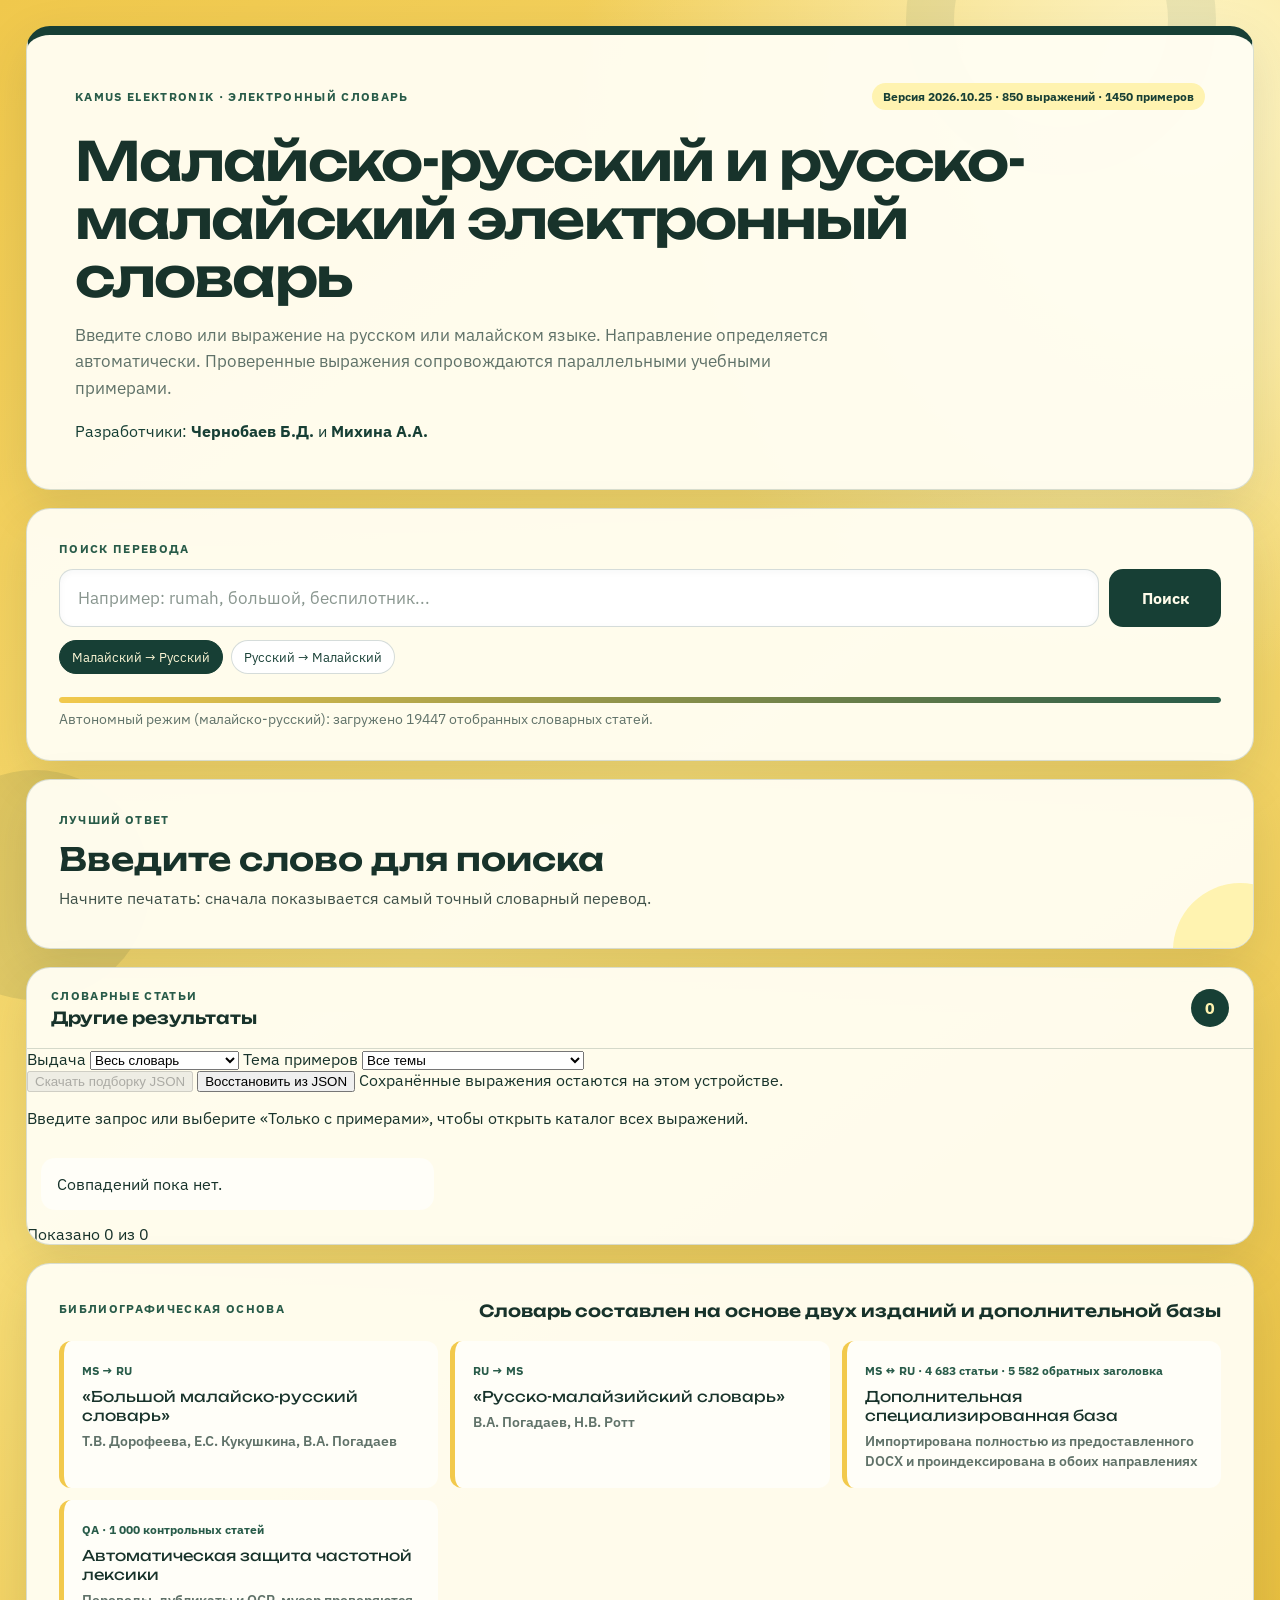
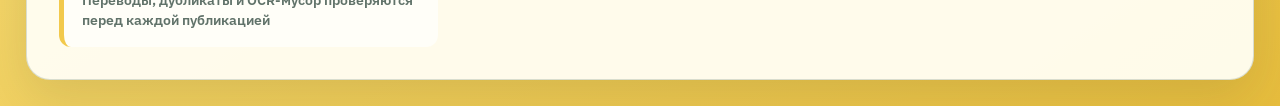
==== dictionary-ui/index.html @ e6214e61 "Reach 850 expressions with education and academic document contexts" ====
<!doctype html>
<html lang="ru">
  <head>
    <meta charset="UTF-8" />
    <meta name="viewport" content="width=device-width, initial-scale=1.0" />
    <title>Малайско-русский и русско-малайский электронный словарь</title>
    <link rel="preconnect" href="https://fonts.googleapis.com" />
    <link rel="preconnect" href="https://fonts.gstatic.com" crossorigin />
    <link
      href="https://fonts.googleapis.com/css2?family=Unbounded:wght@400;600;800&family=IBM+Plex+Sans:wght@400;500;600;700&display=swap"
      rel="stylesheet"
    />
    <link rel="stylesheet" href="./styles.css" />
  </head>
  <body>
    <div class="bg-shape bg-shape-1" aria-hidden="true"></div>
    <div class="bg-shape bg-shape-2" aria-hidden="true"></div>

    <main class="app-shell">
      <header class="hero card">
        <div class="hero-kicker">
          <p class="eyebrow">Kamus elektronik · Электронный словарь</p>
          <p class="build-version">Версия 2026.10.25 · 850 выражений · 1450 примеров</p>
        </div>
        <h1>Малайско-русский и русско-малайский электронный словарь</h1>
        <p class="hero-text">
          Введите слово или выражение на русском или малайском языке. Направление определяется
          автоматически. Проверенные выражения сопровождаются параллельными учебными примерами.
        </p>
        <p class="developers">Разработчики: <strong>Чернобаев Б.Д.</strong> и <strong>Михина А.А.</strong></p>
      </header>

      <section class="controls card">
        <p class="search-label">Поиск перевода</p>
        <div class="search-row">
          <input
            id="searchInput"
            type="search"
            placeholder="Например: rumah, большой, беспилотник..."
            autocomplete="off"
            disabled
          />
          <button id="searchButton" disabled>Поиск</button>
        </div>

        <div id="suggestions" class="suggestions" aria-live="polite"></div>

        <div class="search-tools">
          <div class="direction-switch" id="directionSwitch">
            <button type="button" data-direction="ms-ru" class="mode-button active">
              Малайский → Русский
            </button>
            <button type="button" data-direction="ru-ms" class="mode-button">
              Русский → Малайский
            </button>
          </div>
          <div class="history" id="searchHistory"></div>
        </div>

        <div class="status-block">
          <div class="progress-track" aria-hidden="true">
            <div id="progressBar" class="progress-bar"></div>
          </div>
          <p id="statusText">Запуск автономной словарной базы...</p>
        </div>
      </section>

      <section class="answer card" id="answerCard">
        <div class="answer-head">Лучший ответ</div>
        <h2 id="answerTitle">Введите слово для поиска</h2>
        <p id="answerBody">Начните ввод. Система покажет наиболее точный перевод.</p>
        <div id="answerDetails" class="answer-details" hidden></div>
        <div id="answerMeta" class="answer-meta"></div>
        <div id="missingActions" class="missing-actions" hidden>
          <button id="saveMissingButton" type="button">Сохранить отсутствующее слово</button>
          <button id="exportMissingJsonButton" type="button" class="secondary-button">Экспорт JSON</button>
          <button id="exportMissingCsvButton" type="button" class="secondary-button">Экспорт CSV</button>
          <span id="missingCount"></span>
        </div>
      </section>

      <section class="workspace card">
        <div class="result-panel">
          <div class="panel-head">
            <div>
              <p class="section-kicker">Словарные статьи</p>
              <h2>Другие результаты</h2>
            </div>
            <span id="resultCount" class="result-count">0</span>
          </div>
          <div class="context-filters">
            <label for="contextMode">Выдача
              <select id="contextMode">
                <option value="all">Весь словарь</option>
                <option value="context">Только с примерами</option>
                <option value="saved" id="savedContextOption">Сохранённые (0)</option>
              </select>
            </label>
            <label for="contextTopic">Тема примеров
              <select id="contextTopic"><option value="">Все темы</option></select>
            </label>
            <button id="resetContextFilters" type="button" class="context-reset" hidden>Сбросить фильтры</button>
          </div>
          <div class="context-library-tools">
            <button id="exportContextFavorites" type="button" disabled>Скачать подборку JSON</button>
            <button id="importContextFavorites" type="button">Восстановить из JSON</button>
            <input id="contextImportFile" type="file" accept=".json,application/json" hidden />
            <span id="contextFavoriteStatus" role="status">Сохранённые выражения остаются на этом устройстве.</span>
          </div>
          <section id="contextImportPreview" class="context-import-preview" aria-labelledby="contextImportHeading" hidden>
            <h3 id="contextImportHeading">Восстановление подборки</h3>
            <p id="contextImportSummary" role="status"></p>
            <ul id="contextImportExamples"></ul>
            <p>Будут добавлены только выражения из текущего корпуса. Сохранённые записи останутся в подборке.</p>
            <div class="context-import-actions">
              <button id="applyContextImport" type="button">Добавить в подборку</button>
              <button id="cancelContextImport" type="button">Отмена</button>
            </div>
          </section>
          <p id="contextSummary" class="context-summary" aria-live="polite"></p>
          <ul id="resultList" class="result-list"></ul>
          <div class="result-paging">
            <span id="shownResultCount"></span>
            <button id="showMoreResults" type="button" hidden>Показать ещё</button>
          </div>
        </div>
      </section>

      <section class="sources card">
        <div class="sources-heading">
          <p class="section-kicker">Библиографическая основа</p>
          <h2>Словарь составлен на основе двух изданий и дополнительной базы</h2>
        </div>
        <div class="source-grid">
          <article class="source-item">
            <span>MS → RU</span>
            <p>«Большой малайско-русский словарь»</p>
            <strong>Т.В. Дорофеева, Е.С. Кукушкина, В.А. Погадаев</strong>
          </article>
          <article class="source-item">
            <span>RU → MS</span>
            <p>«Русско-малайзийский словарь»</p>
            <strong>В.А. Погадаев, Н.В. Ротт</strong>
          </article>
          <article class="source-item">
            <span>MS ↔ RU · 4 683 статьи · 5 582 обратных заголовка</span>
            <p>Дополнительная специализированная база</p>
            <strong>Импортирована полностью из предоставленного DOCX и проиндексирована в обоих направлениях</strong>
          </article>
          <article class="source-item">
            <span>QA · 1 000 контрольных статей</span>
            <p>Автоматическая защита частотной лексики</p>
            <strong>Переводы, дубликаты и OCR-мусор проверяются перед каждой публикацией</strong>
          </article>
        </div>
      </section>
    </main>

    <script type="module" src="./app.js?v=context-18"></script>
  </body>
</html>
---- dictionary-ui/styles.css ----
:root {
  --sun: #f2c94c;
  --sun-soft: #fff3b0;
  --paper: #fffdf2;
  --paper-strong: #fff9d9;
  --forest: #173f35;
  --forest-2: #285b49;
  --ink: #18332b;
  --muted: #607269;
  --line: rgba(23, 63, 53, 0.18);
  --shadow: 0 18px 50px rgba(54, 64, 36, 0.13);
}

* { box-sizing: border-box; }

body {
  margin: 0;
  min-height: 100vh;
  padding: 26px;
  color: var(--ink);
  font-family: "IBM Plex Sans", "Segoe UI", sans-serif;
  background:
    radial-gradient(circle at 92% 5%, rgba(255, 249, 210, 0.9), transparent 30%),
    linear-gradient(145deg, #f0c84c 0%, #f7dc75 48%, #e7bd3d 100%);
}

.bg-shape { position: fixed; pointer-events: none; border-radius: 999px; z-index: 0; }
.bg-shape-1 { width: 310px; height: 310px; top: -135px; right: 5%; border: 48px solid rgba(23, 63, 53, 0.08); }
.bg-shape-2 { width: 230px; height: 230px; bottom: -100px; left: -80px; background: rgba(23, 63, 53, 0.1); }

.app-shell { position: relative; z-index: 1; max-width: 1240px; margin: 0 auto; display: grid; gap: 18px; }
.product-panel { display: grid; gap: 18px; }
.product-panel[hidden] { display: none; }
.product-tabs { display: flex; gap: 8px; padding: 10px; }
.product-tab { flex: 1; min-height: 48px; border: 1px solid var(--line); border-radius: 14px; background: transparent; color: var(--forest); font: inherit; font-weight: 700; cursor: pointer; }
.product-tab.active { background: var(--forest); color: #fffbea; }
.card { background: rgba(255, 253, 242, 0.96); border: 1px solid rgba(23, 63, 53, 0.16); border-radius: 24px; box-shadow: var(--shadow); }
.hero { padding: clamp(24px, 4vw, 48px); border-top: 9px solid var(--forest); animation: rise 420ms ease-out both; }
.hero-kicker, .panel-head, .sources-heading { display: flex; align-items: center; justify-content: space-between; gap: 16px; }
.eyebrow, .section-kicker, .search-label { margin: 0; color: var(--forest-2); font-size: 0.76rem; font-weight: 700; letter-spacing: 0.11em; text-transform: uppercase; }
h1, h2 { font-family: "Unbounded", "Trebuchet MS", sans-serif; font-weight: 600; }
h1 { max-width: 980px; margin: 22px 0 16px; font-size: clamp(1.8rem, 4.2vw, 3.7rem); line-height: 1.08; letter-spacing: -0.035em; }
h2 { margin: 4px 0 0; font-size: 1.04rem; }
.hero-text { max-width: 760px; margin: 0; color: var(--muted); font-size: 1.06rem; line-height: 1.55; }
.developers { margin: 20px 0 0; color: var(--forest); }
.build-version { flex: 0 0 auto; margin: 0; padding: 6px 11px; border-radius: 999px; background: var(--sun-soft); color: var(--forest); font-size: 0.76rem; font-weight: 700; }

.controls { padding: clamp(20px, 3vw, 32px); display: grid; gap: 13px; animation: rise 500ms ease-out both; }
.search-row { display: grid; grid-template-columns: 1fr auto; gap: 10px; }
.search-row input, .search-row button { border: 1px solid var(--line); border-radius: 14px; font: inherit; }
.search-row input { min-height: 58px; padding: 14px 18px; background: #fff; color: var(--ink); caret-color: var(--forest); font-size: 1.08rem; font-weight: 600; box-shadow: inset 0 2px 7px rgba(23, 63, 53, 0.04); }
.search-row input:focus { outline: 3px solid rgba(242, 201, 76, 0.55); border-color: var(--forest-2); }
.search-row input::placeholder { color: #89968f; font-weight: 400; }
.search-row input:disabled { opacity: 0.65; }
.search-row button { min-width: 112px; padding: 0 22px; background: var(--forest); color: #fffbea; font-weight: 700; cursor: pointer; }
.search-row button:hover { background: var(--forest-2); }
.search-row button:disabled { opacity: 0.5; cursor: wait; }

.suggestions, .history, .direction-switch { display: flex; flex-wrap: wrap; gap: 8px; }
.suggestions:empty { display: none; }
.suggestion-chip, .mode-button, .history-chip { border: 1px solid var(--line); border-radius: 999px; padding: 7px 12px; background: #fff; color: var(--forest); font: inherit; font-size: 0.84rem; cursor: pointer; }
.suggestion-chip:hover, .history-chip:hover { background: var(--sun-soft); }
.mode-button.active { background: var(--forest); border-color: var(--forest); color: #fff9d8; }
.mode-button:disabled, .history-chip:disabled { opacity: 0.5; }
.search-tools { display: grid; gap: 10px; }
.status-block { display: grid; gap: 7px; }
.progress-track { height: 6px; overflow: hidden; border-radius: 999px; background: rgba(23, 63, 53, 0.1); }
.progress-bar { width: 0; height: 100%; border-radius: inherit; background: linear-gradient(90deg, var(--sun), var(--forest-2)); transition: width 180ms linear; }
#statusText { margin: 0; color: var(--muted); font-size: 0.86rem; }

.answer { position: relative; overflow: hidden; padding: clamp(22px, 3vw, 32px); display: grid; gap: 8px; animation: rise 560ms ease-out both; }
.answer::after { content: ""; position: absolute; width: 135px; height: 135px; right: -55px; bottom: -70px; border-radius: 50%; background: var(--sun-soft); }
.answer-head { color: var(--forest-2); font-size: 0.74rem; font-weight: 700; letter-spacing: 0.1em; text-transform: uppercase; }
.answer h2 { font-size: clamp(1.35rem, 2.5vw, 2rem); }
.answer p { margin: 0; color: #3f5149; font-size: 1.02rem; }
.answer-details { position: relative; z-index: 1; display: grid; gap: 10px; margin: 4px 0; }
.answer-details[hidden] { display: none; }
.answer-sense { padding: 13px 15px; border-left: 4px solid var(--sun); border-radius: 10px; background: #fffef8; }
.sense-heading { color: var(--forest-2); font-size: 0.76rem; font-weight: 700; letter-spacing: 0.05em; text-transform: uppercase; }
.answer .sense-translation { margin-top: 5px; color: var(--ink); font-size: 1.05rem; font-weight: 700; }
.answer .sense-example { margin-top: 8px; color: var(--forest); font-style: italic; }
.answer .sense-example-translation { margin-top: 2px; color: var(--muted); font-size: 0.9rem; }
.answer-chip.detail-chip { background: rgba(40, 91, 73, 0.1); }
.answer-meta { display: flex; flex-wrap: wrap; align-items: center; gap: 8px; color: var(--muted); font-size: 0.82rem; }
.answer-chip, .result-type { display: inline-flex; padding: 4px 9px; border-radius: 999px; background: var(--sun-soft); color: var(--forest); font-size: 0.74rem; font-weight: 700; }
.missing-actions { position: relative; z-index: 1; display: flex; flex-wrap: wrap; align-items: center; gap: 8px; margin-top: 7px; }
.missing-actions[hidden] { display: none; }
.missing-actions button { border: 1px solid var(--forest); border-radius: 999px; padding: 8px 13px; background: var(--forest); color: #fffbea; font: inherit; font-size: 0.8rem; font-weight: 700; cursor: pointer; }
.missing-actions button.secondary-button { background: transparent; color: var(--forest); }
.missing-actions button:hover { background: var(--forest-2); color: #fffbea; }
.missing-actions span { color: var(--muted); font-size: 0.8rem; }

.workspace { overflow: hidden; animation: rise 610ms ease-out both; }
.result-panel { min-height: 260px; }
.panel-head { padding: 20px 24px; border-bottom: 1px solid var(--line); }
.result-count { min-width: 38px; height: 38px; display: inline-flex; align-items: center; justify-content: center; border-radius: 50%; background: var(--forest); color: var(--sun-soft); font-weight: 700; }
.result-list { margin: 0; padding: 14px; display: grid; grid-template-columns: repeat(3, minmax(0, 1fr)); gap: 10px; list-style: none; max-height: 680px; overflow: auto; }
.result-item { min-width: 0; padding: 15px; border: 1px solid transparent; border-radius: 14px; background: #fffef8; cursor: pointer; transition: transform 160ms ease, border-color 160ms ease, background 160ms ease; }
.result-item:hover { transform: translateY(-2px); border-color: var(--forest-2); }
.result-item.active { border-color: var(--forest); background: var(--paper-strong); }
.result-headword { margin: 0 0 6px; font-weight: 700; font-size: 1rem; }
.result-translation { margin: 0; color: #46584f; line-height: 1.38; }
.result-type { margin-top: 10px; margin-right: 7px; }
.result-page { color: var(--muted); font-size: 0.76rem; }
mark { padding: 0 2px; border-radius: 3px; background: #ffe17c; color: inherit; }

.sources { padding: clamp(22px, 3vw, 32px); animation: rise 680ms ease-out both; }
.source-grid { margin-top: 20px; display: grid; grid-template-columns: repeat(3, minmax(0, 1fr)); gap: 12px; }
.source-item { padding: 18px; border-left: 5px solid var(--sun); border-radius: 12px; background: #fffef8; }
.source-item span { color: var(--forest-2); font-size: 0.75rem; font-weight: 700; }
.source-item p { margin: 8px 0 5px; font-family: "Unbounded", sans-serif; font-size: 0.92rem; }
.source-item strong { color: var(--muted); font-size: 0.88rem; font-weight: 600; }

.tm-panel { padding: clamp(20px, 3vw, 32px); gap: 20px; }
.tm-heading, .tm-toolbar, .tm-editor-actions, .tm-import { display: flex; align-items: end; justify-content: space-between; gap: 12px; flex-wrap: wrap; }
.tm-heading h2 { max-width: 850px; font-size: clamp(1.1rem, 2vw, 1.6rem); }
.tm-count { padding: 7px 12px; border-radius: 999px; background: var(--forest); color: var(--sun-soft); font-weight: 700; }
.tm-toolbar label, .tm-editor label, .tm-editor-actions label { display: grid; gap: 7px; color: var(--forest); font-size: 0.82rem; font-weight: 700; }
.tm-search-label { flex: 1; min-width: 280px; }
.tm-toolbar input, .tm-toolbar select, .tm-editor textarea, .tm-editor-actions select { width: 100%; border: 1px solid var(--line); border-radius: 12px; padding: 11px 13px; background: #fff; color: var(--ink); font: inherit; }
.tm-editor { display: grid; grid-template-columns: 1fr 1fr; gap: 14px; }
.tm-editor textarea { min-height: 150px; resize: vertical; line-height: 1.5; }
.tm-editor-actions button, .tm-import button { min-height: 44px; border: 1px solid var(--forest); border-radius: 12px; padding: 9px 15px; background: var(--forest); color: #fffbea; font: inherit; font-weight: 700; cursor: pointer; }
.tm-editor-actions .secondary-button, .tm-import .secondary-button { background: transparent; color: var(--forest); }
.card-inset { padding: 16px; border: 1px solid var(--line); border-radius: 15px; background: #fffef8; }
.tm-import p, .tm-status { margin: 4px 0 0; color: var(--muted); font-size: 0.86rem; }
.tm-suggestions, .tm-list { display: grid; gap: 10px; }
.tm-suggestions { grid-template-columns: repeat(2, minmax(0, 1fr)); }
.tm-match { display: grid; grid-template-columns: auto 1fr; gap: 4px 10px; padding: 13px; text-align: left; border: 1px solid var(--line); border-radius: 13px; background: var(--paper-strong); color: var(--ink); cursor: pointer; }
.tm-match strong { grid-row: span 3; align-self: start; padding: 5px; border-radius: 8px; background: var(--sun-soft); color: var(--forest); }
.tm-match small, .tm-card-meta { color: var(--muted); }
.tm-list { grid-template-columns: repeat(2, minmax(0, 1fr)); }
.tm-card { padding: 16px; border-left: 5px solid var(--sun); border-radius: 13px; background: #fffef8; }
.tm-card p { margin: 9px 0 0; line-height: 1.45; }
.tm-card p[lang="ms"] { color: var(--forest-2); font-weight: 600; }
.tm-card-meta { display: flex; justify-content: space-between; gap: 8px; font-size: 0.76rem; font-weight: 700; }
.tm-status-machine { color: #9a5a18; }
.tm-status-reviewed { color: #27608a; }
.tm-status-verified { color: var(--forest); }
.tm-empty { color: var(--muted); }

@keyframes rise { from { opacity: 0; transform: translateY(12px); } to { opacity: 1; transform: translateY(0); } }

@media (max-width: 900px) {
  body { padding: 14px; }
  .result-list { grid-template-columns: repeat(2, minmax(0, 1fr)); }
  .source-grid { grid-template-columns: 1fr; }
}

@media (max-width: 620px) {
  body { padding: 8px; }
  .card { border-radius: 18px; }
  .hero-kicker, .sources-heading { align-items: flex-start; flex-direction: column; }
  .search-row { grid-template-columns: 1fr; }
  .search-row button { min-height: 48px; }
  .result-list, .source-grid { grid-template-columns: 1fr; }
  .tm-editor, .tm-list, .tm-suggestions { grid-template-columns: 1fr; }
  .product-tabs { flex-direction: column; }
  .result-list { max-height: 600px; }
}
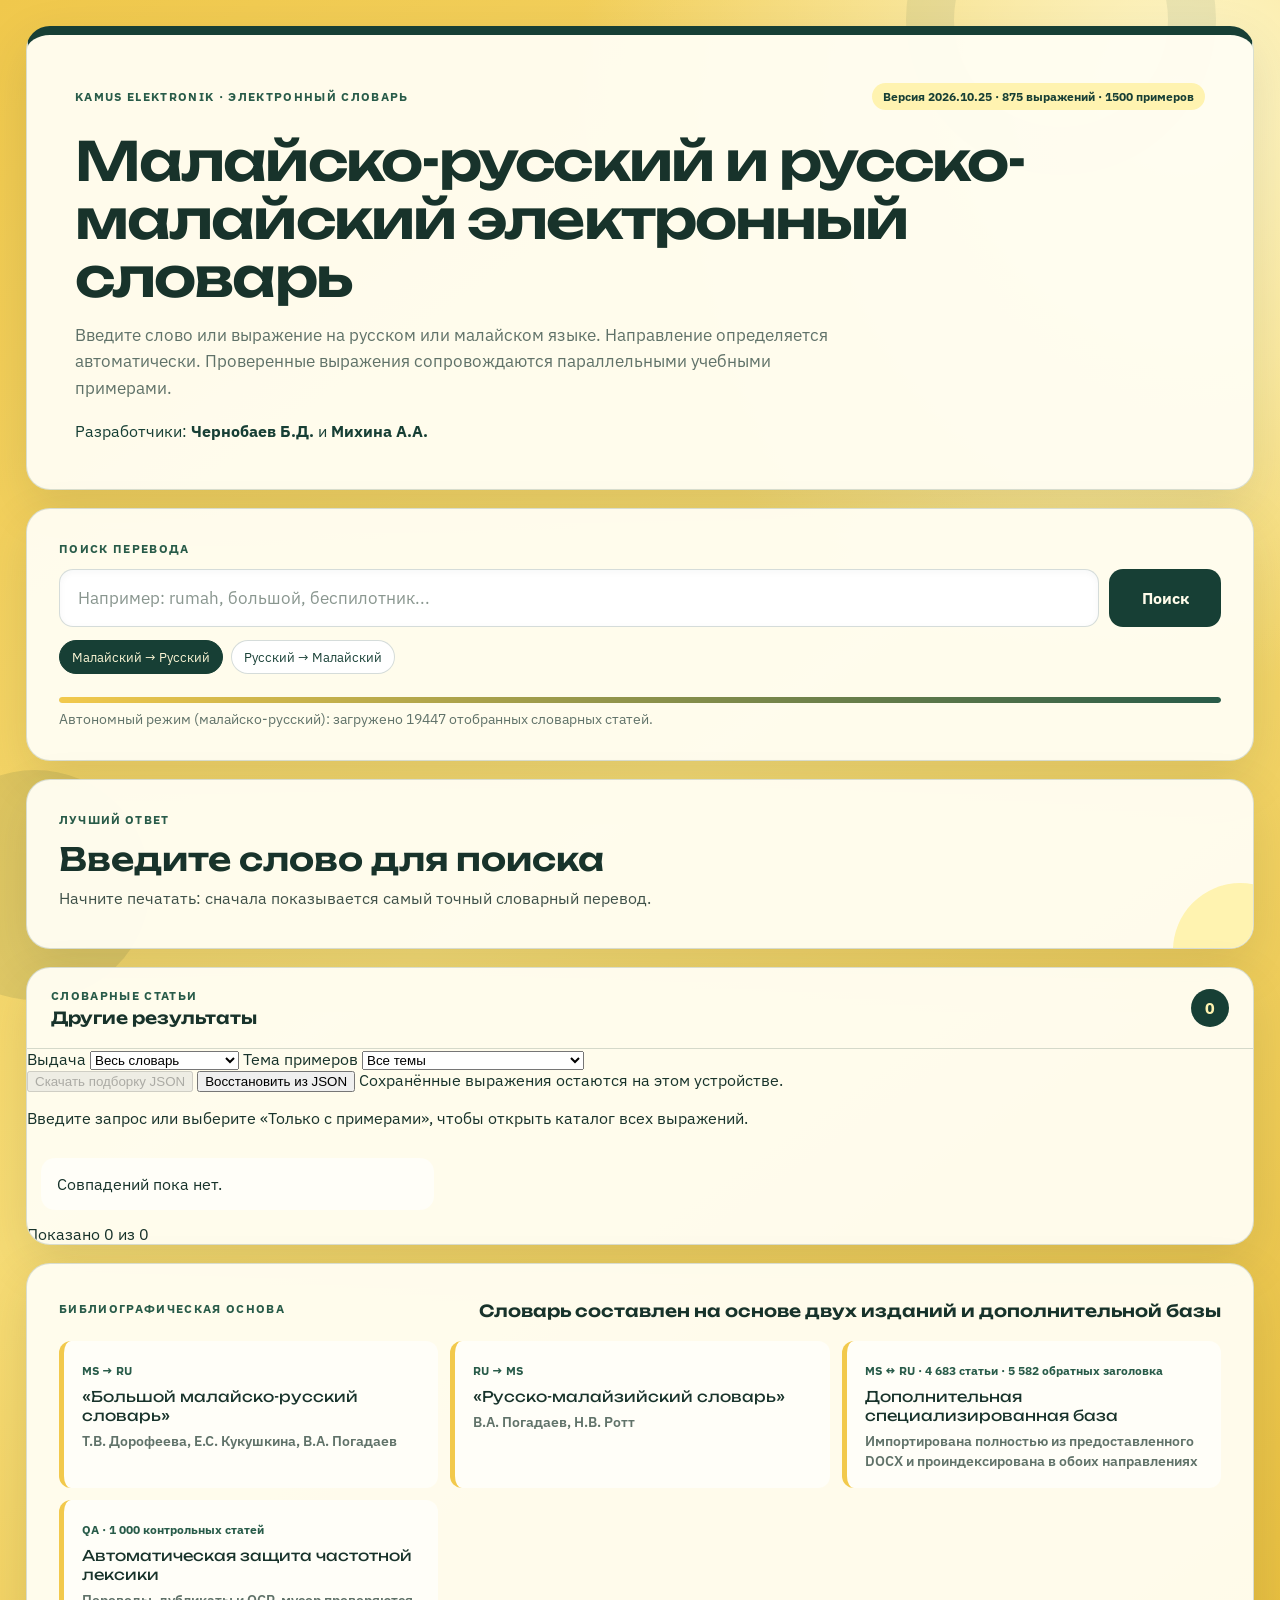
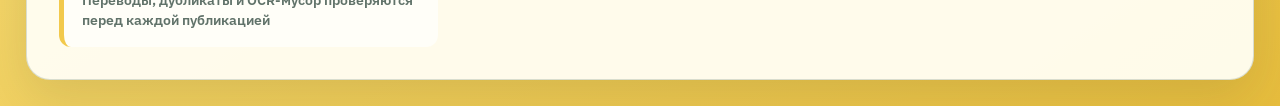
==== commit 2f4e2237: "Reach 1500 parallel examples with travel and booking contexts" ====
--- a/dictionary-ui/index.html
+++ b/dictionary-ui/index.html
@@ -20,7 +20,7 @@
       <header class="hero card">
         <div class="hero-kicker">
           <p class="eyebrow">Kamus elektronik · Электронный словарь</p>
-          <p class="build-version">Версия 2026.10.25 · 850 выражений · 1450 примеров</p>
+          <p class="build-version">Версия 2026.10.25 · 875 выражений · 1500 примеров</p>
         </div>
         <h1>Малайско-русский и русско-малайский электронный словарь</h1>
         <p class="hero-text">
@@ -156,6 +156,6 @@
       </section>
     </main>
 
-    <script type="module" src="./app.js?v=context-18"></script>
+    <script type="module" src="./app.js?v=context-19"></script>
   </body>
 </html>
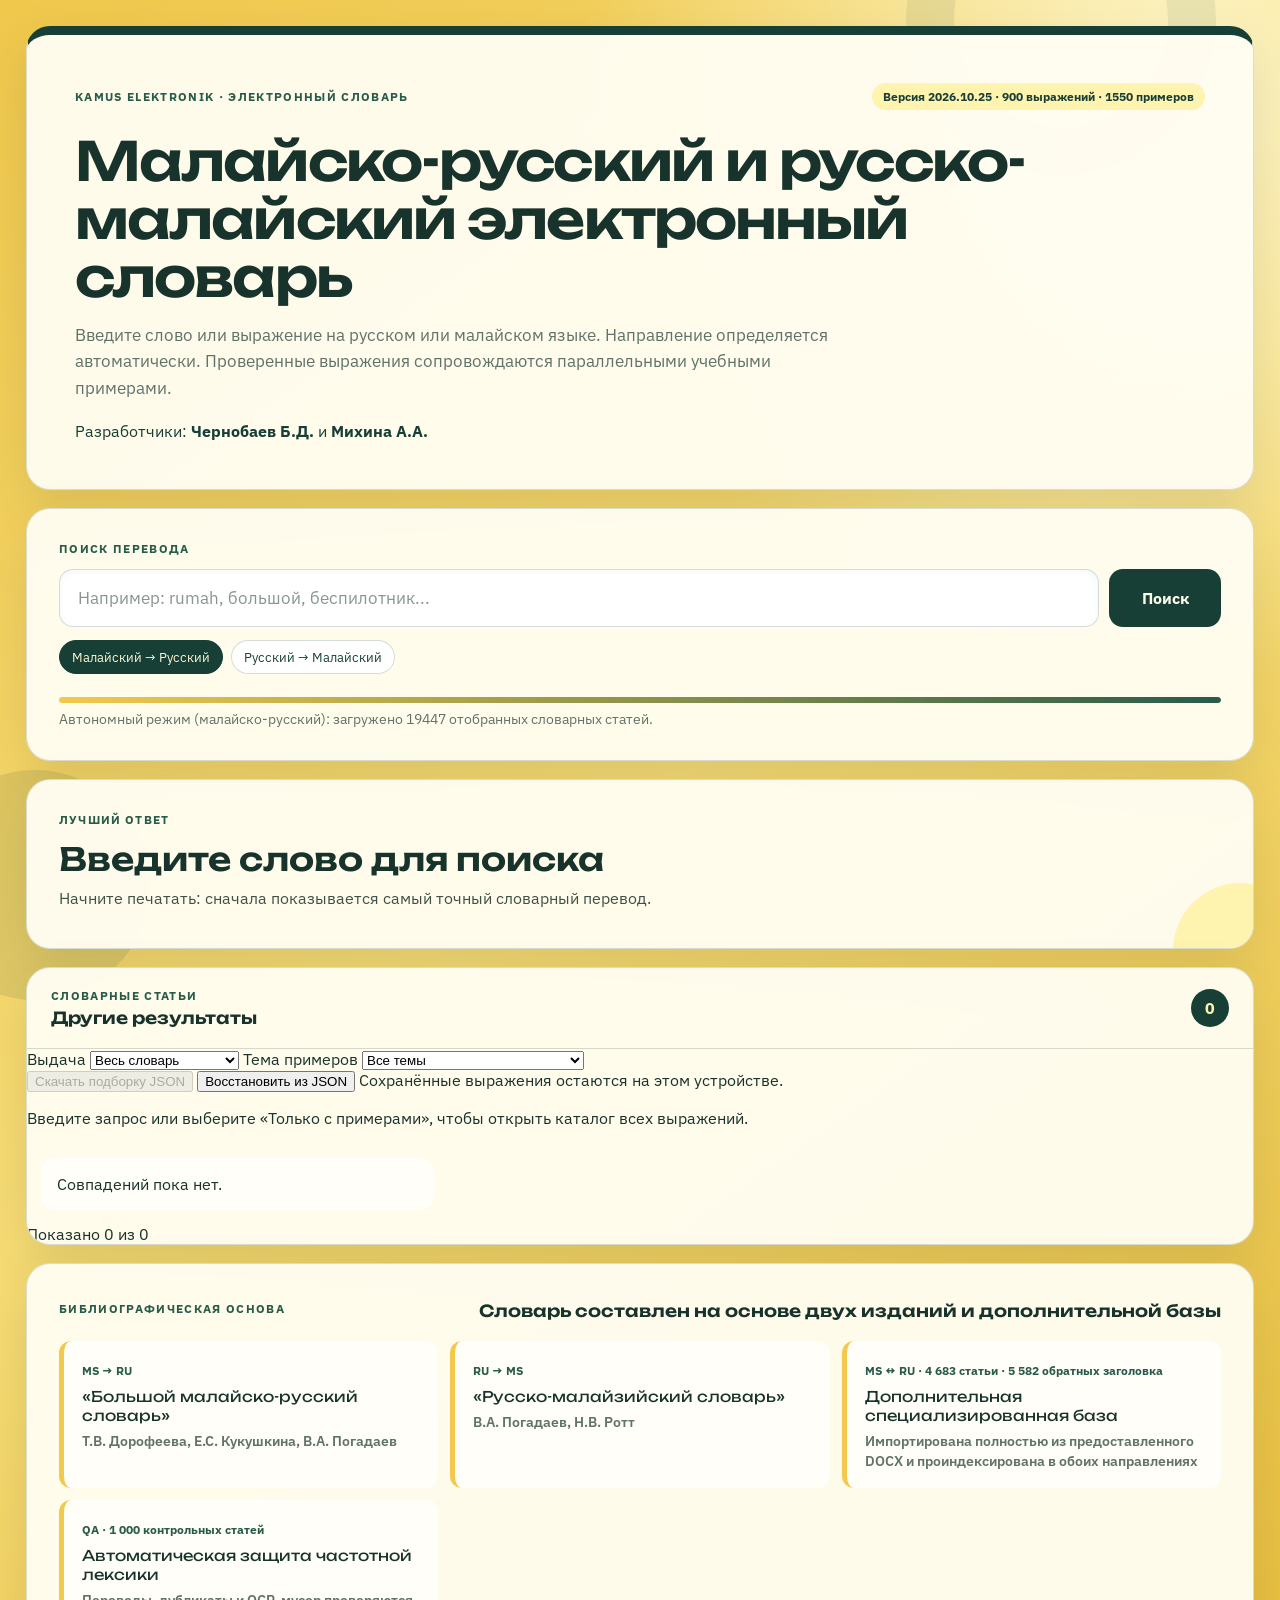
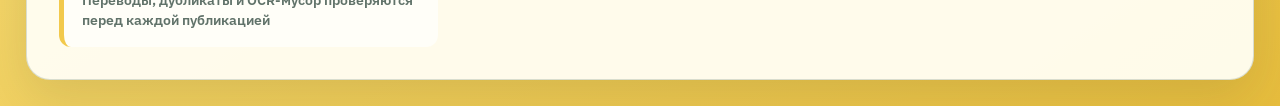
==== commit c4ad3831: "Reach 900 expressions with file and digital service contexts" ====
--- a/dictionary-ui/index.html
+++ b/dictionary-ui/index.html
@@ -20,7 +20,7 @@
       <header class="hero card">
         <div class="hero-kicker">
           <p class="eyebrow">Kamus elektronik · Электронный словарь</p>
-          <p class="build-version">Версия 2026.10.25 · 875 выражений · 1500 примеров</p>
+          <p class="build-version">Версия 2026.10.25 · 900 выражений · 1550 примеров</p>
         </div>
         <h1>Малайско-русский и русско-малайский электронный словарь</h1>
         <p class="hero-text">
@@ -156,6 +156,6 @@
       </section>
     </main>
 
-    <script type="module" src="./app.js?v=context-19"></script>
+    <script type="module" src="./app.js?v=context-20"></script>
   </body>
 </html>
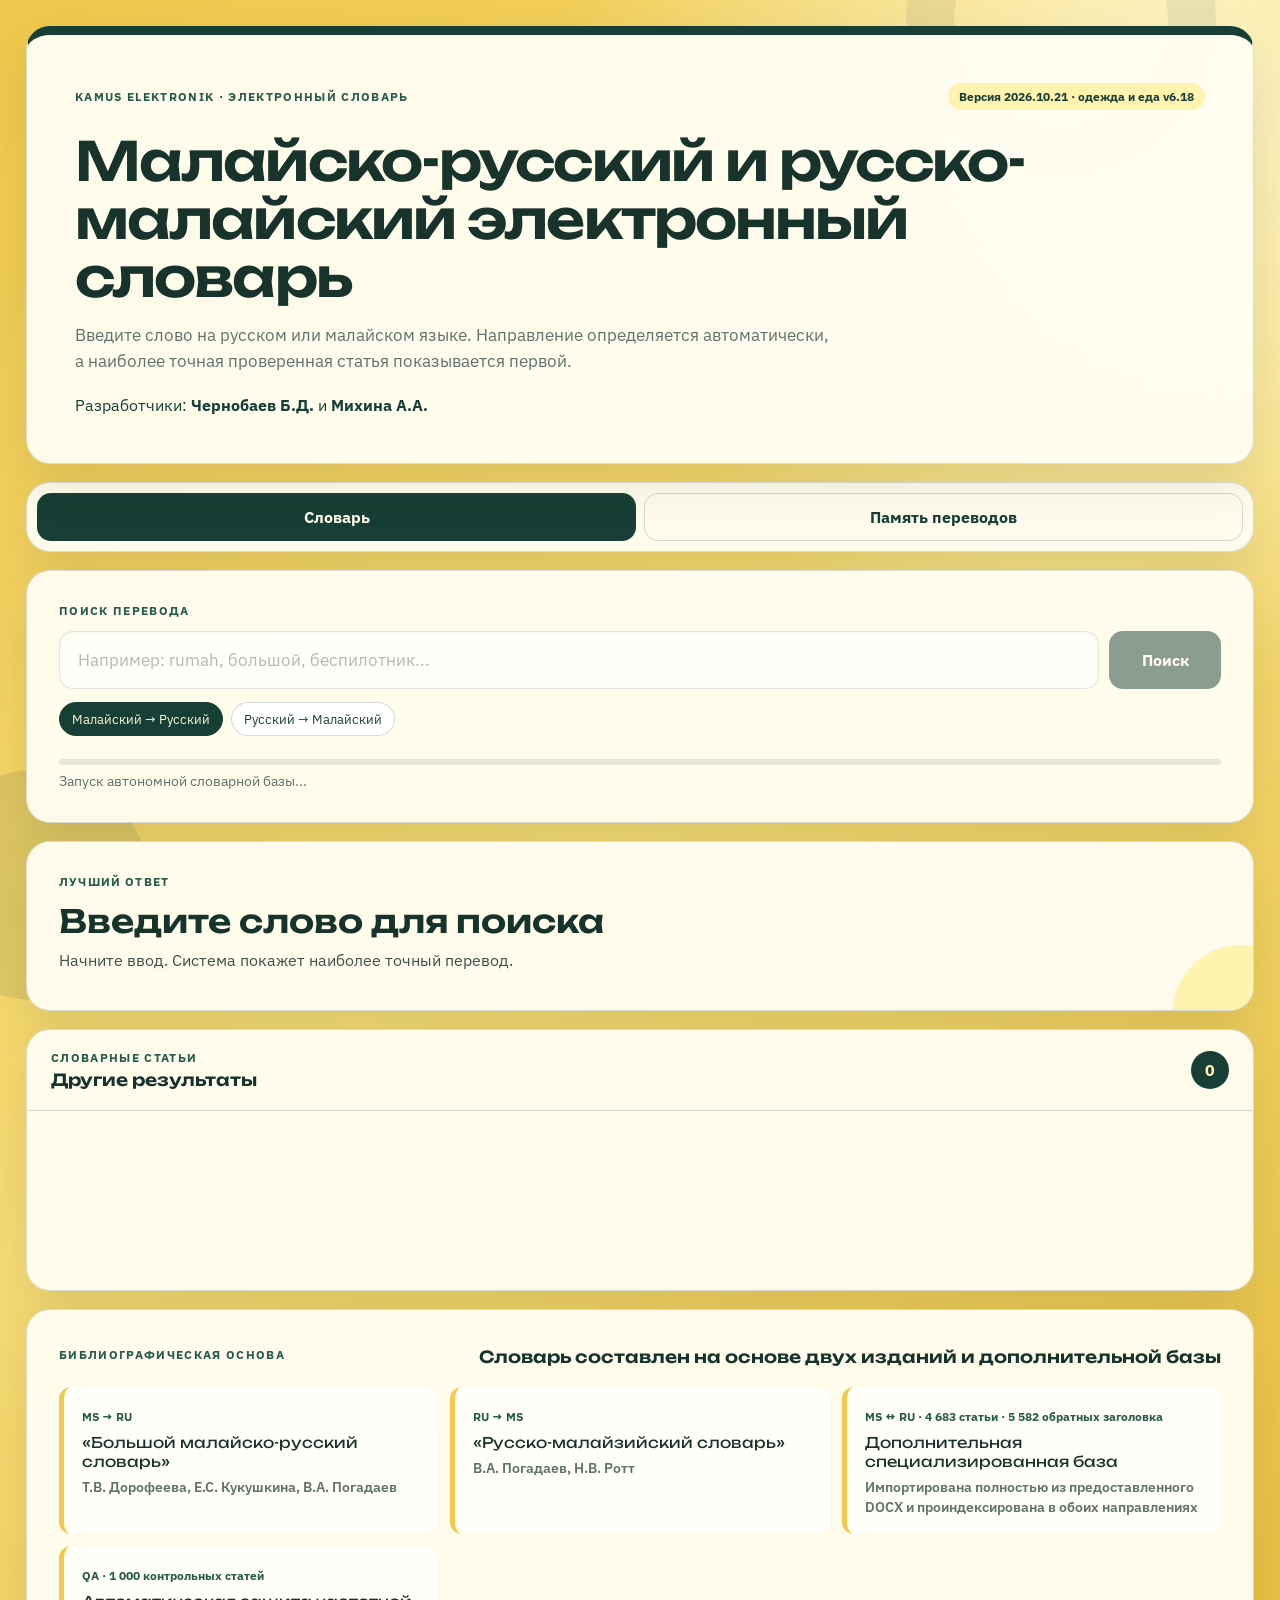
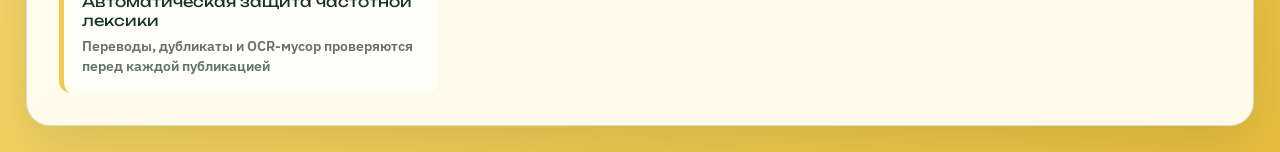
==== commit 0aa71014: "Upgrade translation memory editing and corpus tools" ====
--- a/dictionary-ui/index.html
+++ b/dictionary-ui/index.html
@@ -20,15 +20,22 @@
       <header class="hero card">
         <div class="hero-kicker">
           <p class="eyebrow">Kamus elektronik · Электронный словарь</p>
-          <p class="build-version">Версия 2026.10.25 · 900 выражений · 1550 примеров</p>
+          <p class="build-version">Версия 2026.10.21 · одежда и еда v6.18</p>
         </div>
         <h1>Малайско-русский и русско-малайский электронный словарь</h1>
         <p class="hero-text">
-          Введите слово или выражение на русском или малайском языке. Направление определяется
-          автоматически. Проверенные выражения сопровождаются параллельными учебными примерами.
+          Введите слово на русском или малайском языке. Направление определяется
+          автоматически, а наиболее точная проверенная статья показывается первой.
         </p>
         <p class="developers">Разработчики: <strong>Чернобаев Б.Д.</strong> и <strong>Михина А.А.</strong></p>
       </header>
+
+      <nav class="product-tabs card" aria-label="Разделы приложения">
+        <button class="product-tab active" type="button" data-product-tab="dictionary">Словарь</button>
+        <button class="product-tab" type="button" data-product-tab="memory">Память переводов</button>
+      </nav>
+
+      <div id="dictionaryPanel" class="product-panel">
 
       <section class="controls card">
         <p class="search-label">Поиск перевода</p>
@@ -88,41 +95,7 @@
             </div>
             <span id="resultCount" class="result-count">0</span>
           </div>
-          <div class="context-filters">
-            <label for="contextMode">Выдача
-              <select id="contextMode">
-                <option value="all">Весь словарь</option>
-                <option value="context">Только с примерами</option>
-                <option value="saved" id="savedContextOption">Сохранённые (0)</option>
-              </select>
-            </label>
-            <label for="contextTopic">Тема примеров
-              <select id="contextTopic"><option value="">Все темы</option></select>
-            </label>
-            <button id="resetContextFilters" type="button" class="context-reset" hidden>Сбросить фильтры</button>
-          </div>
-          <div class="context-library-tools">
-            <button id="exportContextFavorites" type="button" disabled>Скачать подборку JSON</button>
-            <button id="importContextFavorites" type="button">Восстановить из JSON</button>
-            <input id="contextImportFile" type="file" accept=".json,application/json" hidden />
-            <span id="contextFavoriteStatus" role="status">Сохранённые выражения остаются на этом устройстве.</span>
-          </div>
-          <section id="contextImportPreview" class="context-import-preview" aria-labelledby="contextImportHeading" hidden>
-            <h3 id="contextImportHeading">Восстановление подборки</h3>
-            <p id="contextImportSummary" role="status"></p>
-            <ul id="contextImportExamples"></ul>
-            <p>Будут добавлены только выражения из текущего корпуса. Сохранённые записи останутся в подборке.</p>
-            <div class="context-import-actions">
-              <button id="applyContextImport" type="button">Добавить в подборку</button>
-              <button id="cancelContextImport" type="button">Отмена</button>
-            </div>
-          </section>
-          <p id="contextSummary" class="context-summary" aria-live="polite"></p>
           <ul id="resultList" class="result-list"></ul>
-          <div class="result-paging">
-            <span id="shownResultCount"></span>
-            <button id="showMoreResults" type="button" hidden>Показать ещё</button>
-          </div>
         </div>
       </section>
 
@@ -154,8 +127,92 @@
           </article>
         </div>
       </section>
+      </div>
+
+      <section id="memoryPanel" class="product-panel tm-panel card" hidden>
+        <div class="tm-heading">
+          <div>
+            <p class="section-kicker">Локальная CAT-система</p>
+            <h2>Память переводов политических, культурных, религиозных и военных текстов</h2>
+          </div>
+          <span id="tmCount" class="tm-count">0 сегментов</span>
+        </div>
+
+        <div class="tm-toolbar">
+          <label>Тематика
+            <select id="tmDomainFilter">
+              <option value="all">Все тематики</option>
+              <option value="politics">Политика и дипломатия</option>
+              <option value="culture">Культура</option>
+              <option value="religion">Религия</option>
+              <option value="military">Военная тематика</option>
+            </select>
+          </label>
+          <label class="tm-search-label">Поиск по памяти
+            <input id="tmSearch" type="search" placeholder="Введите предложение или словосочетание" />
+          </label>
+          <label>Качество
+            <select id="tmStatusFilter">
+              <option value="all">Все статусы</option>
+              <option value="verified">Подтверждено</option>
+              <option value="reviewed">Проверено</option>
+              <option value="machine">Машинный перевод</option>
+            </select>
+          </label>
+        </div>
+
+        <div class="tm-editor">
+          <label>Русский оригинал
+            <textarea id="tmSource" rows="5" placeholder="Вставьте сегмент исходного текста"></textarea>
+          </label>
+          <label>Малайский перевод
+            <textarea id="tmTarget" rows="5" placeholder="Введите или проверьте перевод"></textarea>
+          </label>
+        </div>
+
+        <div class="tm-editor-actions">
+          <label>Тематика
+            <select id="tmDomain">
+              <option value="politics">Политика и дипломатия</option>
+              <option value="culture">Культура</option>
+              <option value="religion">Религия</option>
+              <option value="military">Военная тематика</option>
+            </select>
+          </label>
+          <label>Статус
+            <select id="tmStatus">
+              <option value="machine">Машинный перевод</option>
+              <option value="reviewed">Проверено редактором</option>
+              <option value="verified">Подтверждено</option>
+            </select>
+          </label>
+          <label>Документ / источник
+            <input id="tmDocument" type="text" placeholder="Название документа или корпуса" />
+          </label>
+          <button id="tmSave" type="button">Сохранить сегмент</button>
+          <button id="tmDelete" type="button" class="danger-button" disabled>Удалить выбранный</button>
+          <button id="tmClear" type="button" class="secondary-button">Очистить</button>
+        </div>
+
+        <div class="tm-import card-inset">
+          <div>
+            <strong>Импорт будущего корпуса</strong>
+            <p>JSON или CSV. Переводы Google импортируются как машинные и не считаются проверенными.</p>
+          </div>
+          <input id="tmImportFile" type="file" accept=".json,.csv,application/json,text/csv" />
+          <button id="tmExportJson" type="button" class="secondary-button">Экспорт JSON</button>
+          <button id="tmExportCsv" type="button" class="secondary-button">Экспорт CSV</button>
+          <button id="tmExportTmx" type="button" class="secondary-button">Экспорт TMX</button>
+        </div>
+
+        <p id="tmStatusText" class="tm-status" aria-live="polite">Память хранится только на этом устройстве.</p>
+        <div id="tmStats" class="tm-stats" aria-label="Статистика памяти переводов"></div>
+        <div id="tmSuggestions" class="tm-suggestions"></div>
+        <div id="tmList" class="tm-list"></div>
+      </section>
     </main>
 
-    <script type="module" src="./app.js?v=context-20"></script>
+    <script type="module" src="./app.js?v=search-v6-18"></script>
+    <script type="module" src="./translation-memory.js?v=1"></script>
   </body>
 </html>
--- a/dictionary-ui/styles.css
+++ b/dictionary-ui/styles.css
@@ -117,14 +117,18 @@
 .tm-count { padding: 7px 12px; border-radius: 999px; background: var(--forest); color: var(--sun-soft); font-weight: 700; }
 .tm-toolbar label, .tm-editor label, .tm-editor-actions label { display: grid; gap: 7px; color: var(--forest); font-size: 0.82rem; font-weight: 700; }
 .tm-search-label { flex: 1; min-width: 280px; }
-.tm-toolbar input, .tm-toolbar select, .tm-editor textarea, .tm-editor-actions select { width: 100%; border: 1px solid var(--line); border-radius: 12px; padding: 11px 13px; background: #fff; color: var(--ink); font: inherit; }
+.tm-toolbar input, .tm-toolbar select, .tm-editor textarea, .tm-editor-actions select, .tm-editor-actions input { width: 100%; border: 1px solid var(--line); border-radius: 12px; padding: 11px 13px; background: #fff; color: var(--ink); font: inherit; }
 .tm-editor { display: grid; grid-template-columns: 1fr 1fr; gap: 14px; }
 .tm-editor textarea { min-height: 150px; resize: vertical; line-height: 1.5; }
 .tm-editor-actions button, .tm-import button { min-height: 44px; border: 1px solid var(--forest); border-radius: 12px; padding: 9px 15px; background: var(--forest); color: #fffbea; font: inherit; font-weight: 700; cursor: pointer; }
 .tm-editor-actions .secondary-button, .tm-import .secondary-button { background: transparent; color: var(--forest); }
+.tm-editor-actions .danger-button { border-color: #9b3a2f; background: transparent; color: #9b3a2f; }
+.tm-editor-actions button:disabled { opacity: 0.45; cursor: not-allowed; }
 .card-inset { padding: 16px; border: 1px solid var(--line); border-radius: 15px; background: #fffef8; }
 .tm-import p, .tm-status { margin: 4px 0 0; color: var(--muted); font-size: 0.86rem; }
 .tm-suggestions, .tm-list { display: grid; gap: 10px; }
+.tm-stats { display: flex; flex-wrap: wrap; gap: 8px; }
+.tm-stat { padding: 7px 11px; border: 1px solid var(--line); border-radius: 999px; background: var(--paper-strong); color: var(--forest); font-size: 0.8rem; font-weight: 700; }
 .tm-suggestions { grid-template-columns: repeat(2, minmax(0, 1fr)); }
 .tm-match { display: grid; grid-template-columns: auto 1fr; gap: 4px 10px; padding: 13px; text-align: left; border: 1px solid var(--line); border-radius: 13px; background: var(--paper-strong); color: var(--ink); cursor: pointer; }
 .tm-match strong { grid-row: span 3; align-self: start; padding: 5px; border-radius: 8px; background: var(--sun-soft); color: var(--forest); }
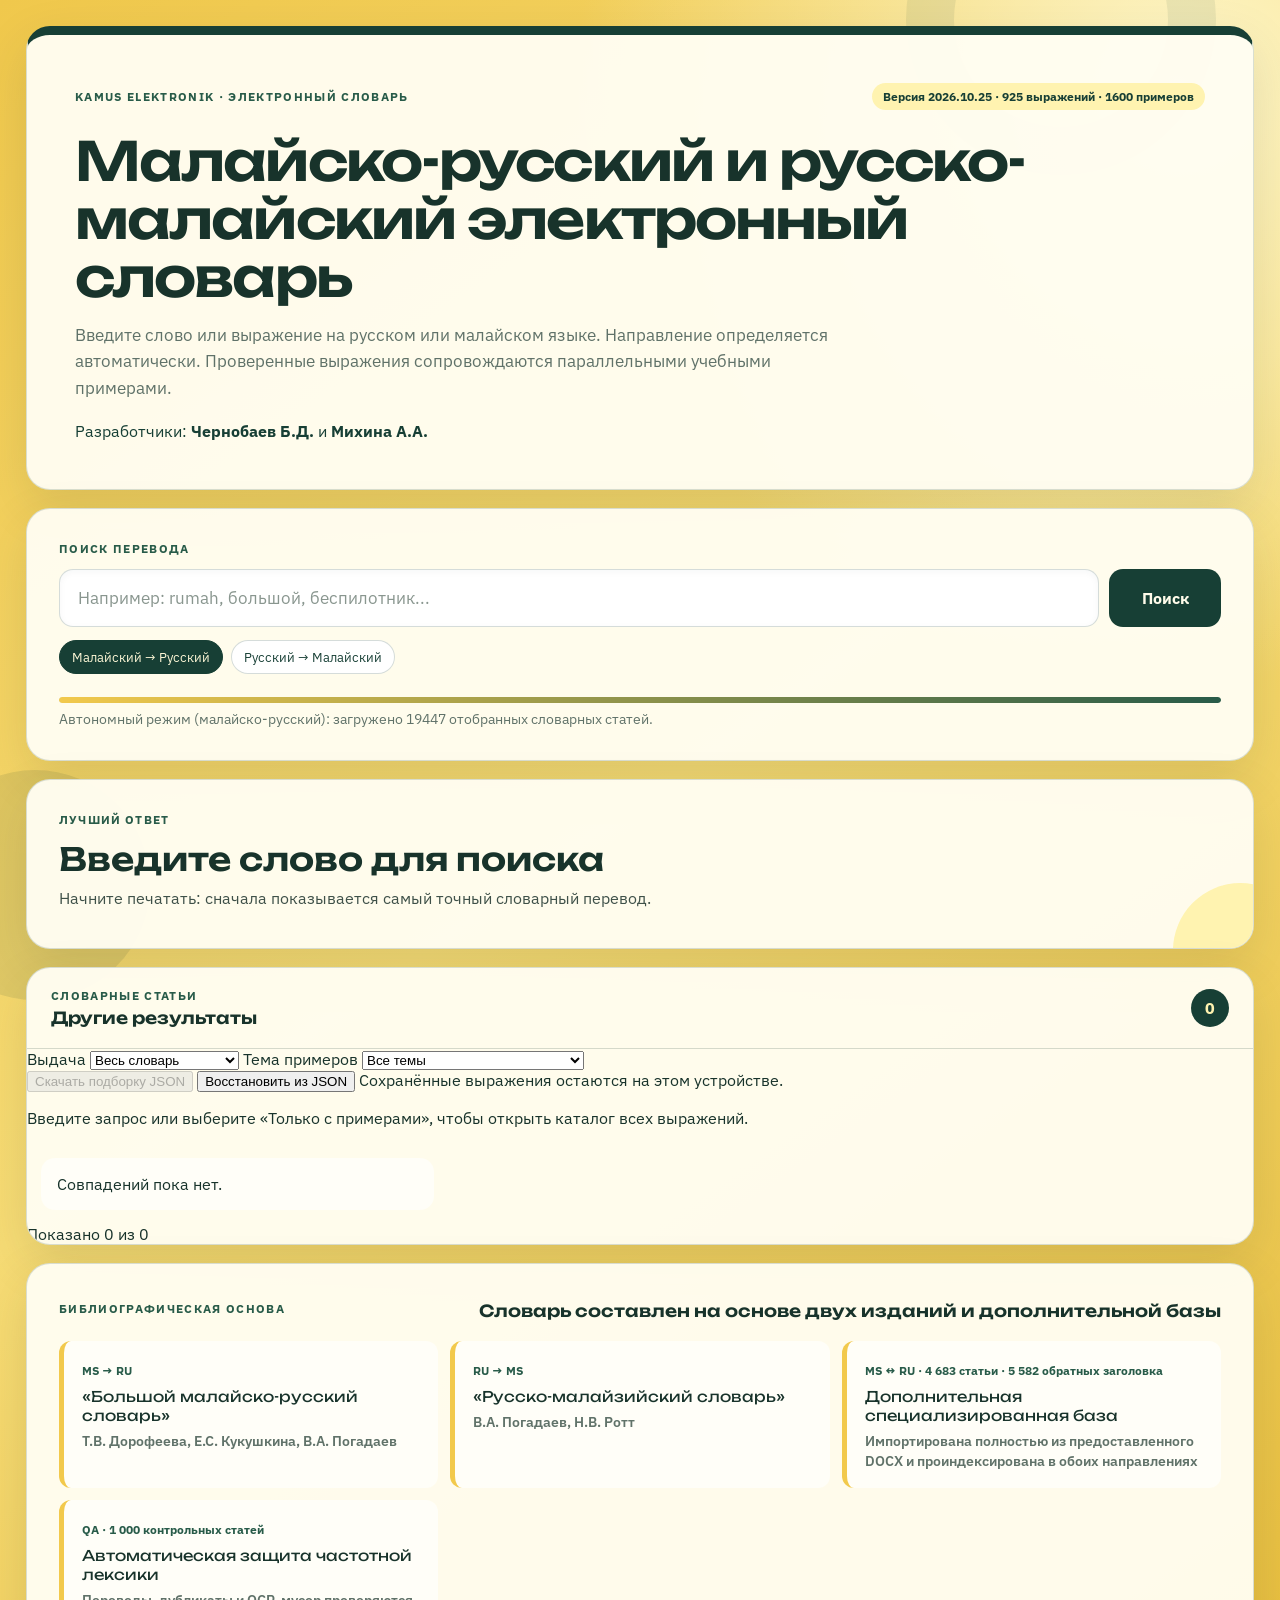
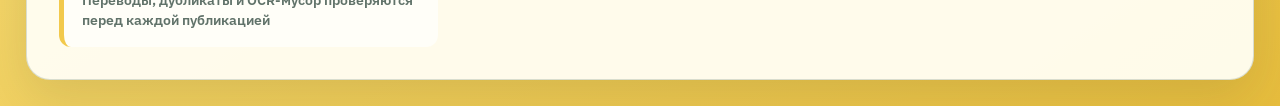
==== commit 9e0eb585: "Add customer complaint and return contexts with compensation distinctions" ====
--- a/dictionary-ui/index.html
+++ b/dictionary-ui/index.html
@@ -20,22 +20,15 @@
       <header class="hero card">
         <div class="hero-kicker">
           <p class="eyebrow">Kamus elektronik · Электронный словарь</p>
-          <p class="build-version">Версия 2026.10.21 · одежда и еда v6.18</p>
+          <p class="build-version">Версия 2026.10.25 · 925 выражений · 1600 примеров</p>
         </div>
         <h1>Малайско-русский и русско-малайский электронный словарь</h1>
         <p class="hero-text">
-          Введите слово на русском или малайском языке. Направление определяется
-          автоматически, а наиболее точная проверенная статья показывается первой.
+          Введите слово или выражение на русском или малайском языке. Направление определяется
+          автоматически. Проверенные выражения сопровождаются параллельными учебными примерами.
         </p>
         <p class="developers">Разработчики: <strong>Чернобаев Б.Д.</strong> и <strong>Михина А.А.</strong></p>
       </header>
-
-      <nav class="product-tabs card" aria-label="Разделы приложения">
-        <button class="product-tab active" type="button" data-product-tab="dictionary">Словарь</button>
-        <button class="product-tab" type="button" data-product-tab="memory">Память переводов</button>
-      </nav>
-
-      <div id="dictionaryPanel" class="product-panel">
 
       <section class="controls card">
         <p class="search-label">Поиск перевода</p>
@@ -95,7 +88,41 @@
             </div>
             <span id="resultCount" class="result-count">0</span>
           </div>
+          <div class="context-filters">
+            <label for="contextMode">Выдача
+              <select id="contextMode">
+                <option value="all">Весь словарь</option>
+                <option value="context">Только с примерами</option>
+                <option value="saved" id="savedContextOption">Сохранённые (0)</option>
+              </select>
+            </label>
+            <label for="contextTopic">Тема примеров
+              <select id="contextTopic"><option value="">Все темы</option></select>
+            </label>
+            <button id="resetContextFilters" type="button" class="context-reset" hidden>Сбросить фильтры</button>
+          </div>
+          <div class="context-library-tools">
+            <button id="exportContextFavorites" type="button" disabled>Скачать подборку JSON</button>
+            <button id="importContextFavorites" type="button">Восстановить из JSON</button>
+            <input id="contextImportFile" type="file" accept=".json,application/json" hidden />
+            <span id="contextFavoriteStatus" role="status">Сохранённые выражения остаются на этом устройстве.</span>
+          </div>
+          <section id="contextImportPreview" class="context-import-preview" aria-labelledby="contextImportHeading" hidden>
+            <h3 id="contextImportHeading">Восстановление подборки</h3>
+            <p id="contextImportSummary" role="status"></p>
+            <ul id="contextImportExamples"></ul>
+            <p>Будут добавлены только выражения из текущего корпуса. Сохранённые записи останутся в подборке.</p>
+            <div class="context-import-actions">
+              <button id="applyContextImport" type="button">Добавить в подборку</button>
+              <button id="cancelContextImport" type="button">Отмена</button>
+            </div>
+          </section>
+          <p id="contextSummary" class="context-summary" aria-live="polite"></p>
           <ul id="resultList" class="result-list"></ul>
+          <div class="result-paging">
+            <span id="shownResultCount"></span>
+            <button id="showMoreResults" type="button" hidden>Показать ещё</button>
+          </div>
         </div>
       </section>
 
@@ -127,92 +154,8 @@
           </article>
         </div>
       </section>
-      </div>
-
-      <section id="memoryPanel" class="product-panel tm-panel card" hidden>
-        <div class="tm-heading">
-          <div>
-            <p class="section-kicker">Локальная CAT-система</p>
-            <h2>Память переводов политических, культурных, религиозных и военных текстов</h2>
-          </div>
-          <span id="tmCount" class="tm-count">0 сегментов</span>
-        </div>
-
-        <div class="tm-toolbar">
-          <label>Тематика
-            <select id="tmDomainFilter">
-              <option value="all">Все тематики</option>
-              <option value="politics">Политика и дипломатия</option>
-              <option value="culture">Культура</option>
-              <option value="religion">Религия</option>
-              <option value="military">Военная тематика</option>
-            </select>
-          </label>
-          <label class="tm-search-label">Поиск по памяти
-            <input id="tmSearch" type="search" placeholder="Введите предложение или словосочетание" />
-          </label>
-          <label>Качество
-            <select id="tmStatusFilter">
-              <option value="all">Все статусы</option>
-              <option value="verified">Подтверждено</option>
-              <option value="reviewed">Проверено</option>
-              <option value="machine">Машинный перевод</option>
-            </select>
-          </label>
-        </div>
-
-        <div class="tm-editor">
-          <label>Русский оригинал
-            <textarea id="tmSource" rows="5" placeholder="Вставьте сегмент исходного текста"></textarea>
-          </label>
-          <label>Малайский перевод
-            <textarea id="tmTarget" rows="5" placeholder="Введите или проверьте перевод"></textarea>
-          </label>
-        </div>
-
-        <div class="tm-editor-actions">
-          <label>Тематика
-            <select id="tmDomain">
-              <option value="politics">Политика и дипломатия</option>
-              <option value="culture">Культура</option>
-              <option value="religion">Религия</option>
-              <option value="military">Военная тематика</option>
-            </select>
-          </label>
-          <label>Статус
-            <select id="tmStatus">
-              <option value="machine">Машинный перевод</option>
-              <option value="reviewed">Проверено редактором</option>
-              <option value="verified">Подтверждено</option>
-            </select>
-          </label>
-          <label>Документ / источник
-            <input id="tmDocument" type="text" placeholder="Название документа или корпуса" />
-          </label>
-          <button id="tmSave" type="button">Сохранить сегмент</button>
-          <button id="tmDelete" type="button" class="danger-button" disabled>Удалить выбранный</button>
-          <button id="tmClear" type="button" class="secondary-button">Очистить</button>
-        </div>
-
-        <div class="tm-import card-inset">
-          <div>
-            <strong>Импорт будущего корпуса</strong>
-            <p>JSON или CSV. Переводы Google импортируются как машинные и не считаются проверенными.</p>
-          </div>
-          <input id="tmImportFile" type="file" accept=".json,.csv,application/json,text/csv" />
-          <button id="tmExportJson" type="button" class="secondary-button">Экспорт JSON</button>
-          <button id="tmExportCsv" type="button" class="secondary-button">Экспорт CSV</button>
-          <button id="tmExportTmx" type="button" class="secondary-button">Экспорт TMX</button>
-        </div>
-
-        <p id="tmStatusText" class="tm-status" aria-live="polite">Память хранится только на этом устройстве.</p>
-        <div id="tmStats" class="tm-stats" aria-label="Статистика памяти переводов"></div>
-        <div id="tmSuggestions" class="tm-suggestions"></div>
-        <div id="tmList" class="tm-list"></div>
-      </section>
     </main>
 
-    <script type="module" src="./app.js?v=search-v6-18"></script>
-    <script type="module" src="./translation-memory.js?v=1"></script>
+    <script type="module" src="./app.js?v=context-21"></script>
   </body>
 </html>
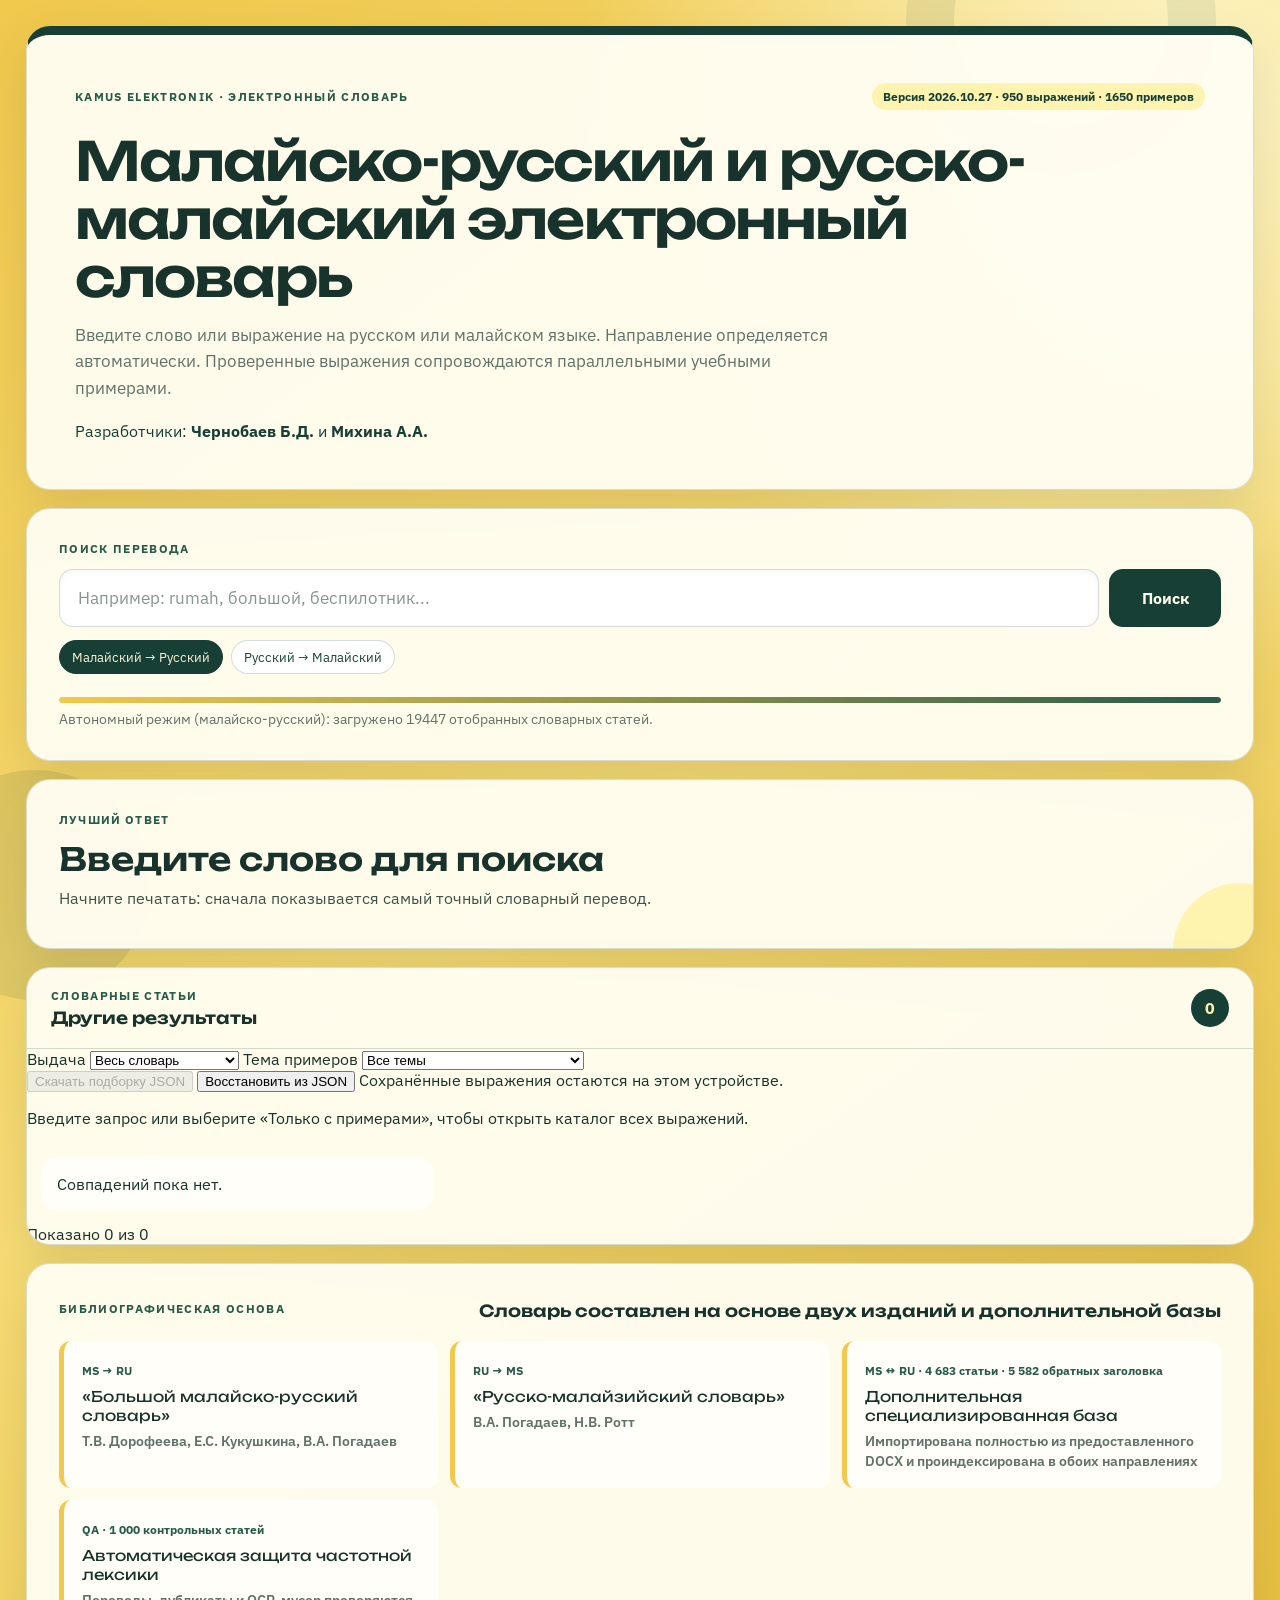
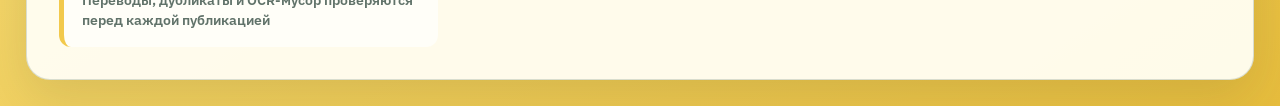
==== commit c972a95d: "Reach 950 expressions with rental and housing contexts" ====
--- a/dictionary-ui/index.html
+++ b/dictionary-ui/index.html
@@ -20,7 +20,7 @@
       <header class="hero card">
         <div class="hero-kicker">
           <p class="eyebrow">Kamus elektronik · Электронный словарь</p>
-          <p class="build-version">Версия 2026.10.25 · 925 выражений · 1600 примеров</p>
+          <p class="build-version">Версия 2026.10.27 · 950 выражений · 1650 примеров</p>
         </div>
         <h1>Малайско-русский и русско-малайский электронный словарь</h1>
         <p class="hero-text">
@@ -156,6 +156,6 @@
       </section>
     </main>
 
-    <script type="module" src="./app.js?v=context-21"></script>
+    <script type="module" src="./app.js?v=context-22"></script>
   </body>
 </html>
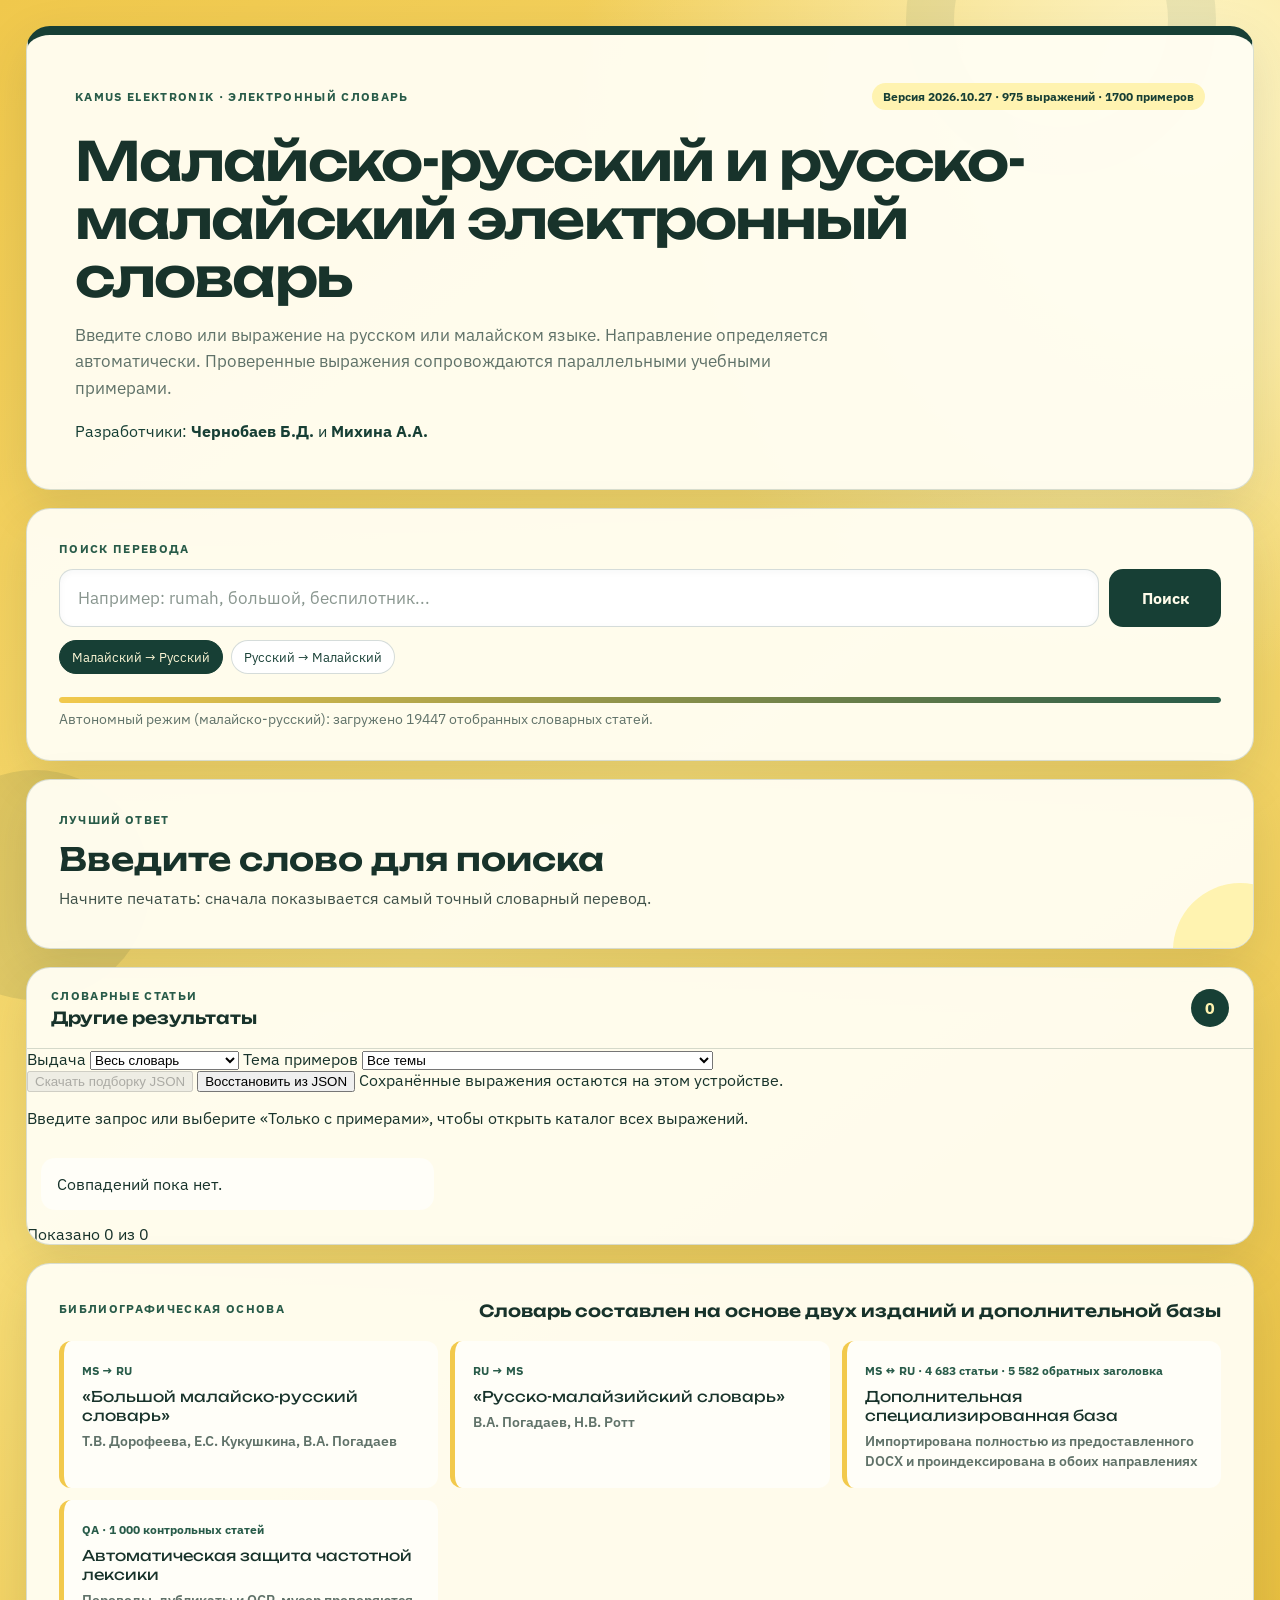
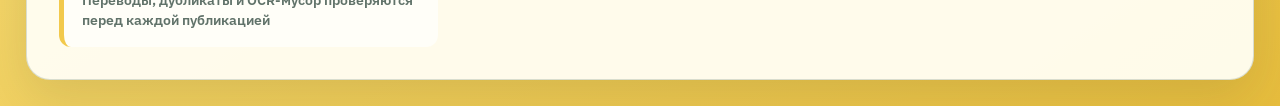
==== commit ab5bdd96: "Expand context corpus with international and humanitarian expressions" ====
--- a/dictionary-ui/index.html
+++ b/dictionary-ui/index.html
@@ -20,7 +20,7 @@
       <header class="hero card">
         <div class="hero-kicker">
           <p class="eyebrow">Kamus elektronik · Электронный словарь</p>
-          <p class="build-version">Версия 2026.10.27 · 950 выражений · 1650 примеров</p>
+          <p class="build-version">Версия 2026.10.27 · 975 выражений · 1700 примеров</p>
         </div>
         <h1>Малайско-русский и русско-малайский электронный словарь</h1>
         <p class="hero-text">
@@ -156,6 +156,6 @@
       </section>
     </main>
 
-    <script type="module" src="./app.js?v=context-22"></script>
+    <script type="module" src="./app.js?v=context-23"></script>
   </body>
 </html>
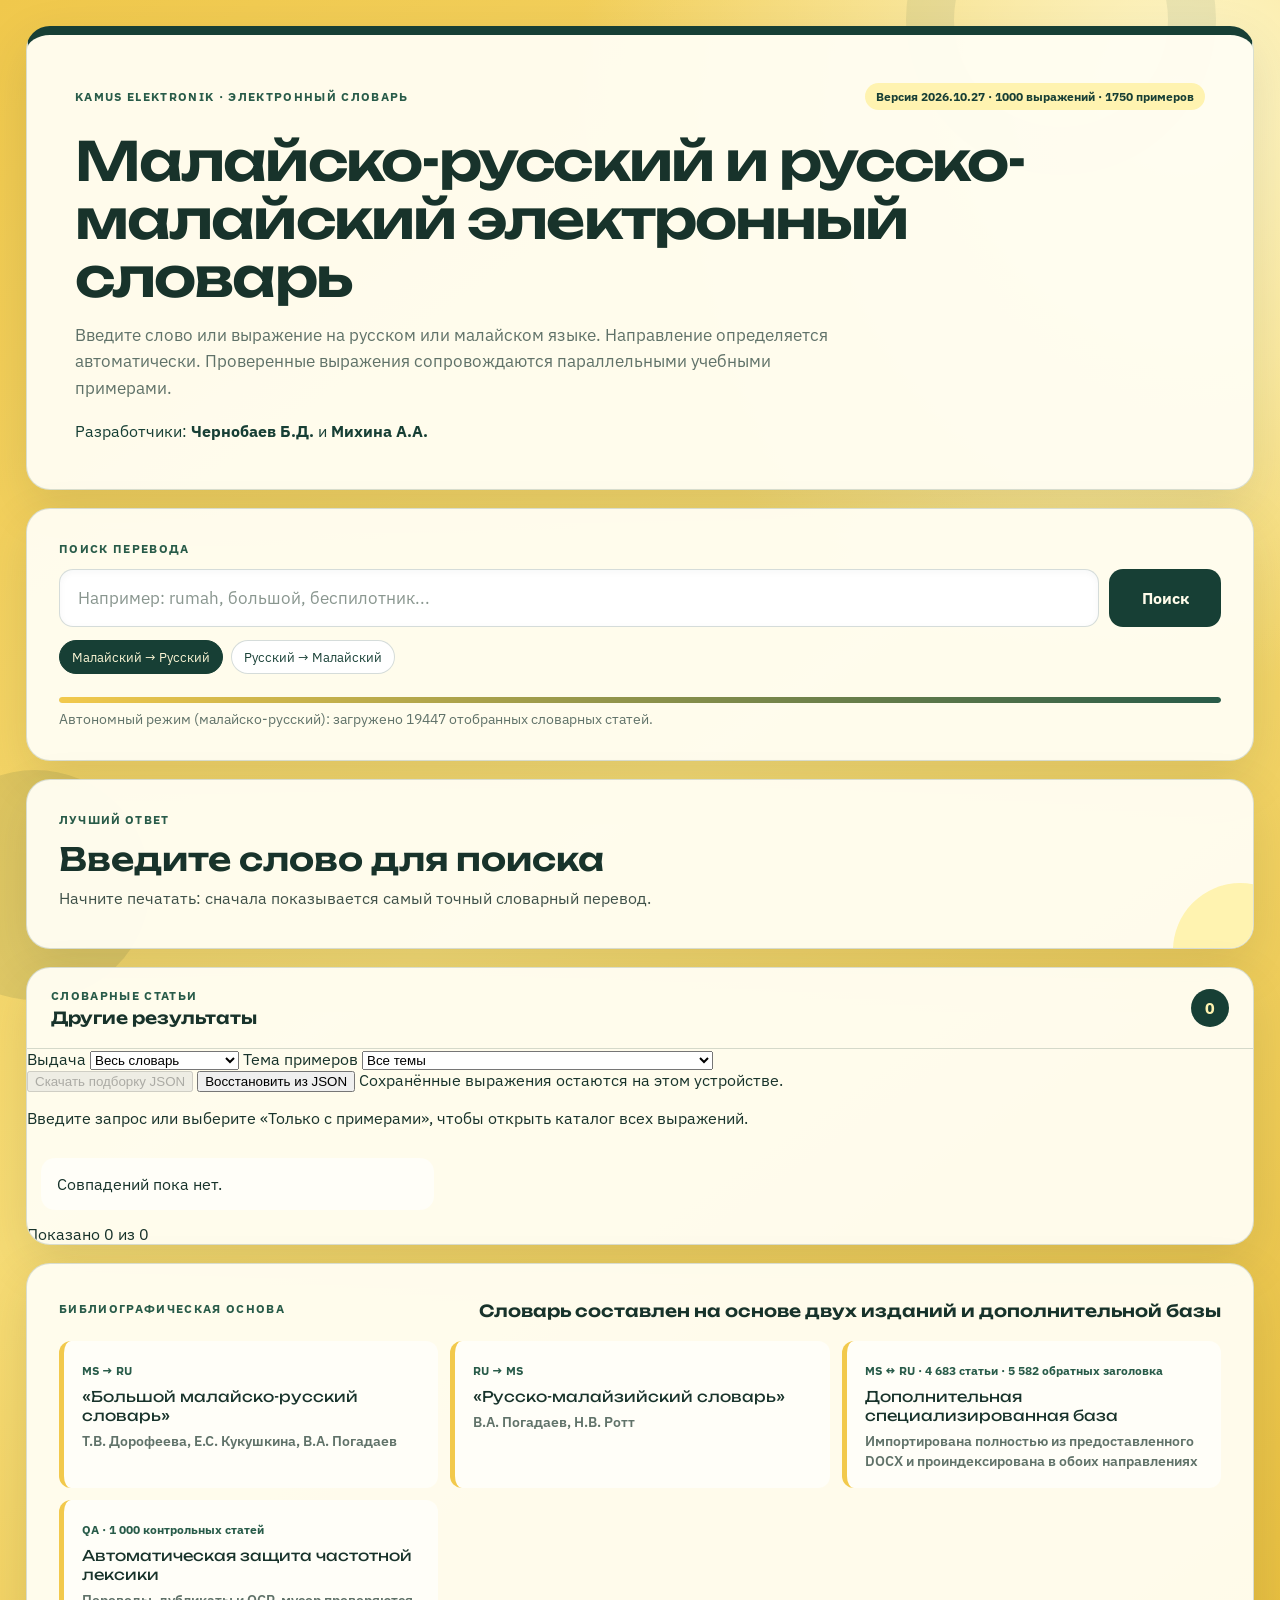
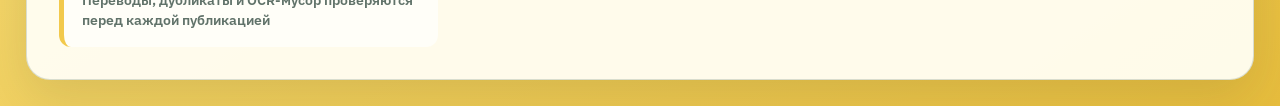
==== commit 95564485: "Reach 1000 context expressions with postal and customs vocabulary" ====
--- a/dictionary-ui/index.html
+++ b/dictionary-ui/index.html
@@ -20,7 +20,7 @@
       <header class="hero card">
         <div class="hero-kicker">
           <p class="eyebrow">Kamus elektronik · Электронный словарь</p>
-          <p class="build-version">Версия 2026.10.27 · 975 выражений · 1700 примеров</p>
+          <p class="build-version">Версия 2026.10.27 · 1000 выражений · 1750 примеров</p>
         </div>
         <h1>Малайско-русский и русско-малайский электронный словарь</h1>
         <p class="hero-text">
@@ -156,6 +156,6 @@
       </section>
     </main>
 
-    <script type="module" src="./app.js?v=context-23"></script>
+    <script type="module" src="./app.js?v=context-24"></script>
   </body>
 </html>
